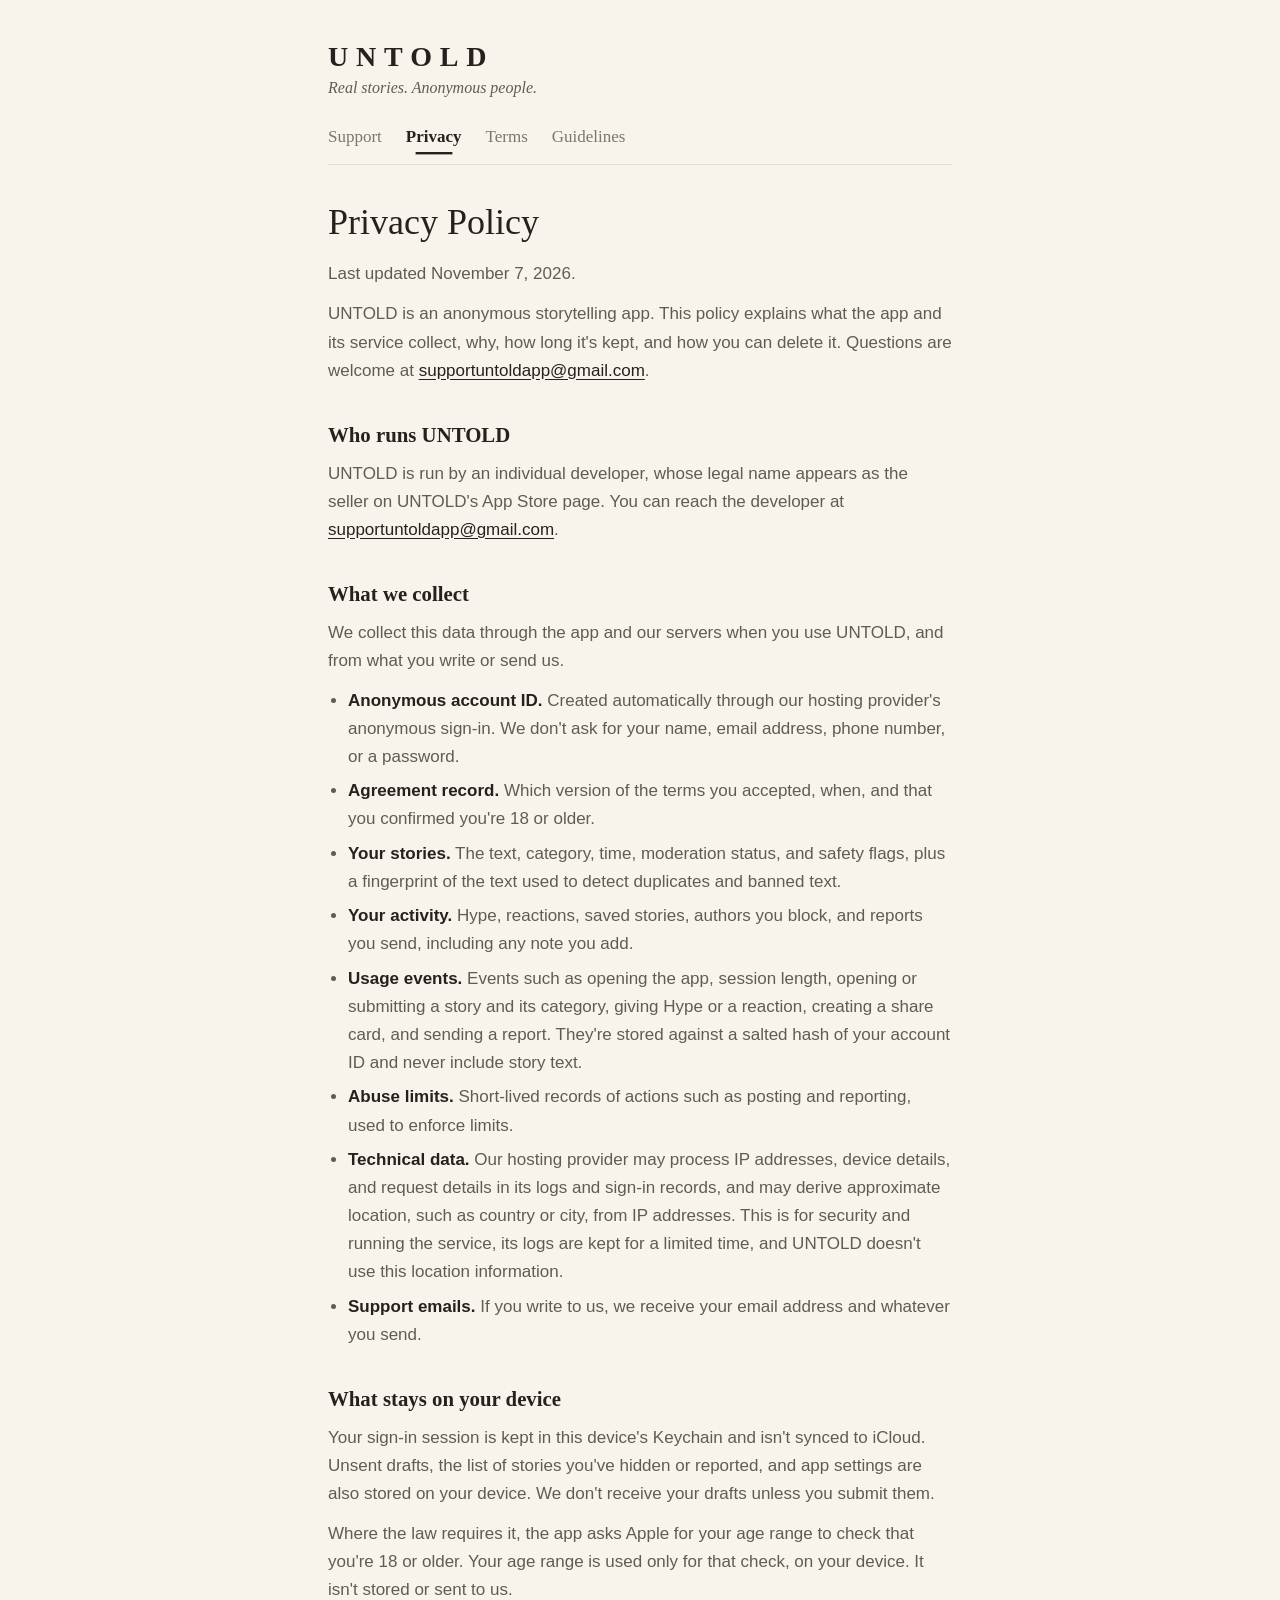
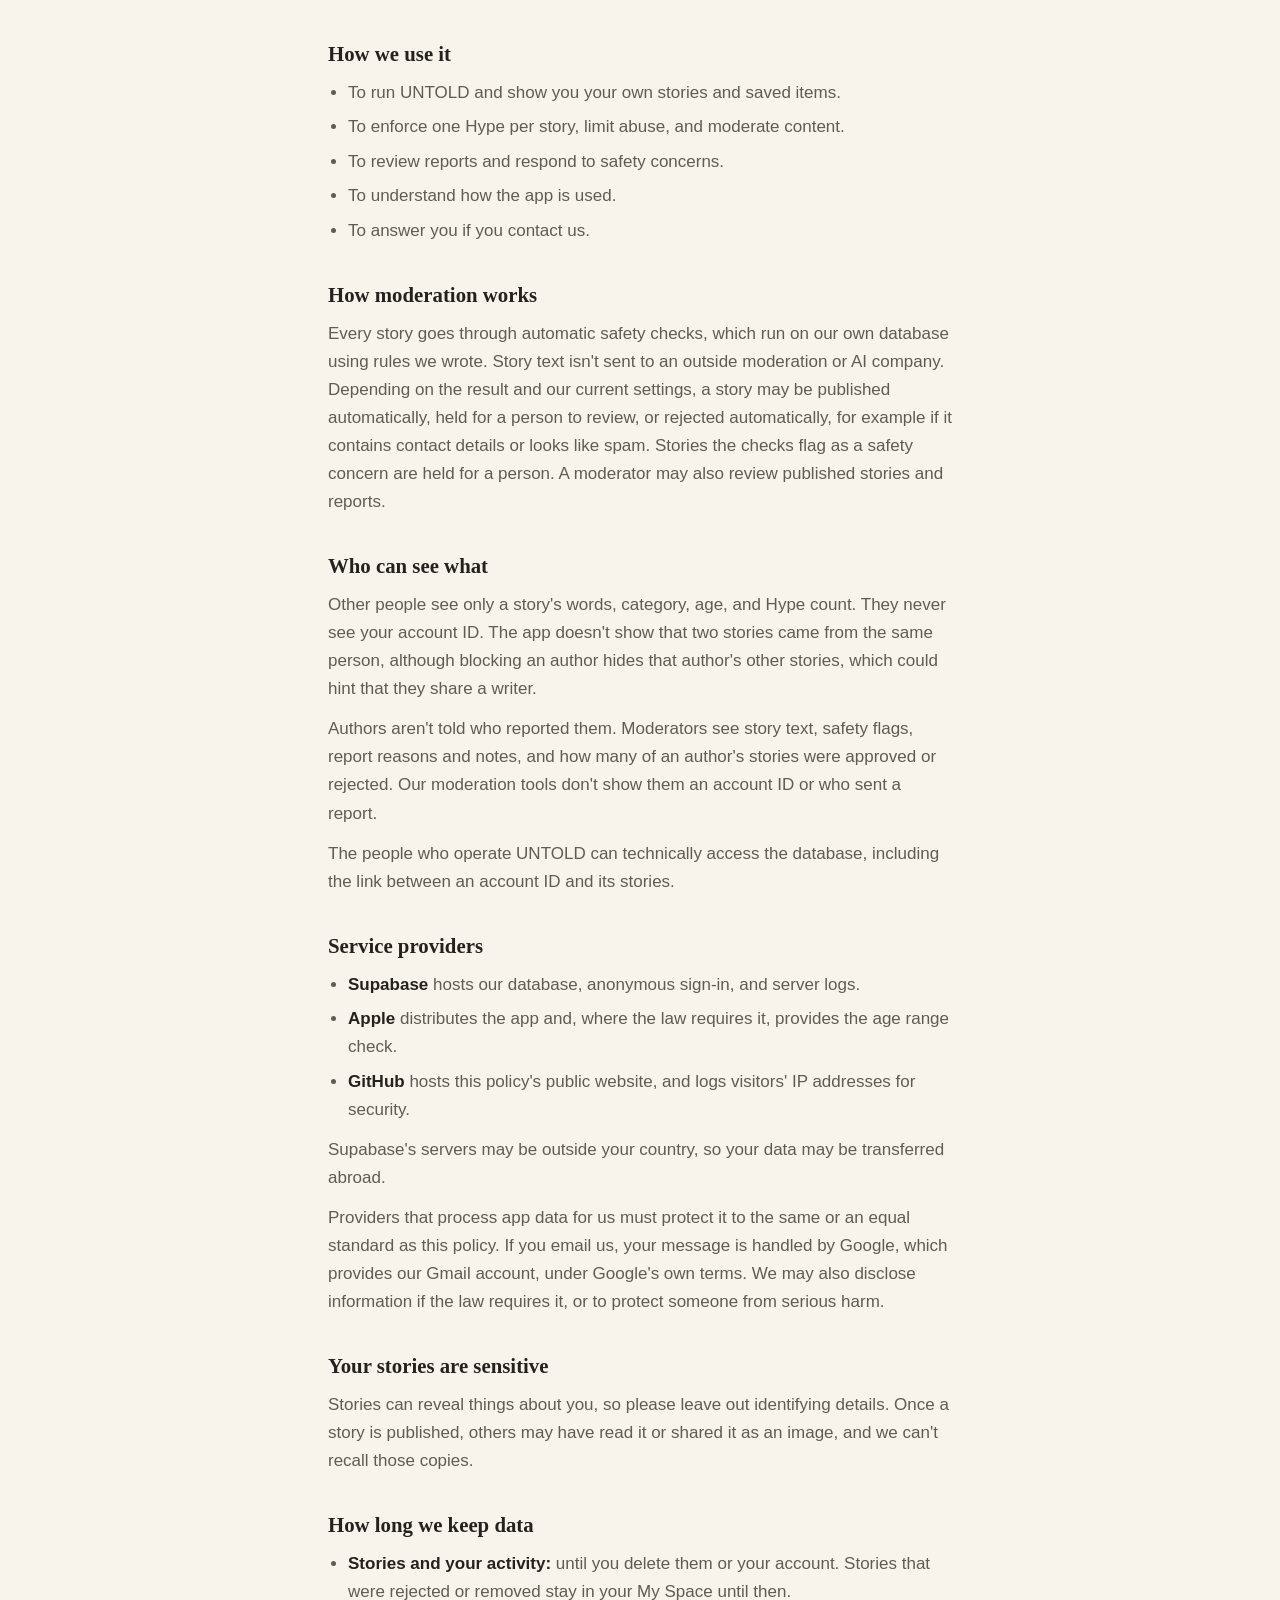
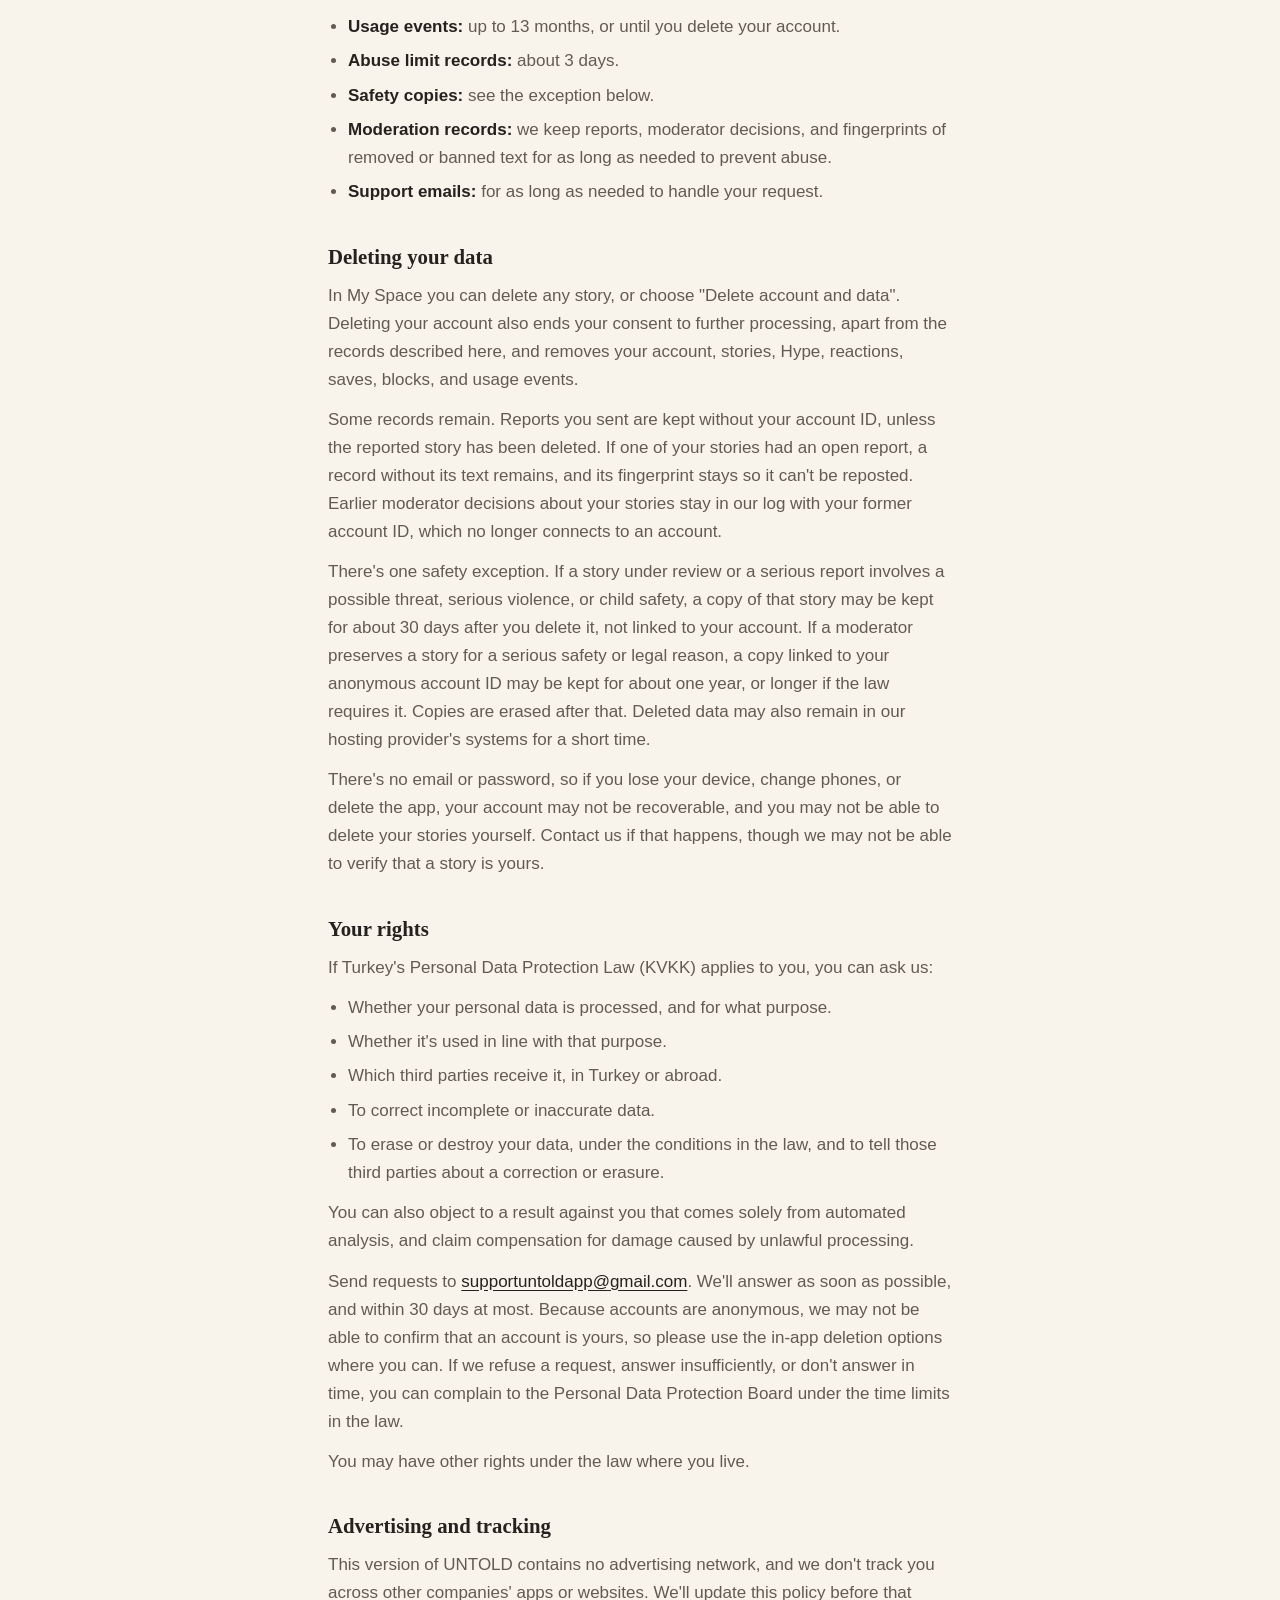
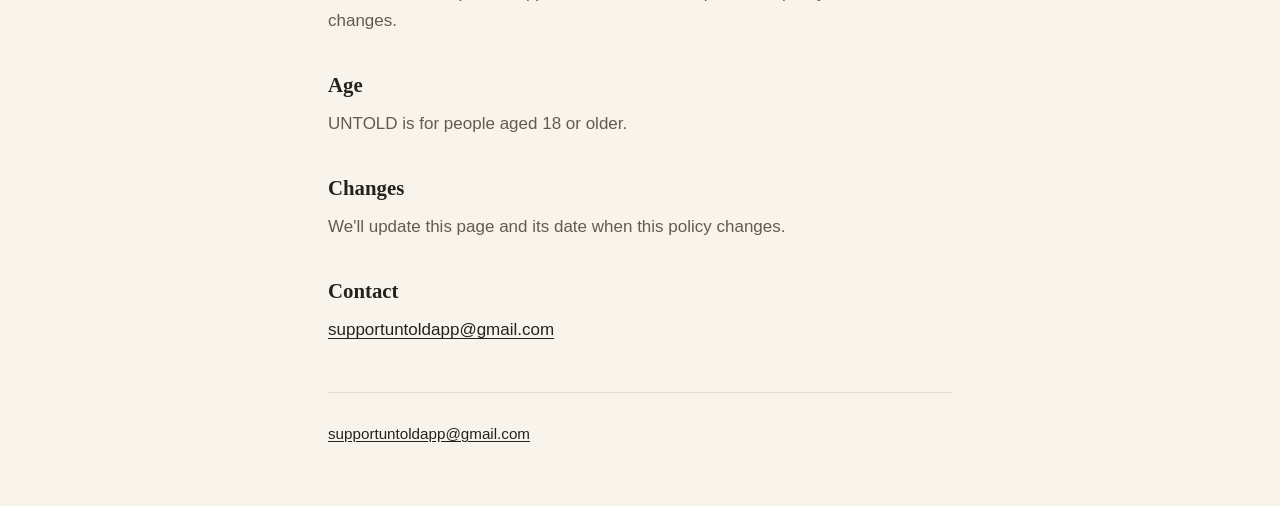
==== privacy/index.html @ c46a7890 "Publish UNTOLD support site" ====
<!doctype html>
<html lang="en">
<head>
<meta charset="utf-8">
<meta name="viewport" content="width=device-width, initial-scale=1">
<meta name="color-scheme" content="light dark">
<title>Privacy Policy | UNTOLD</title>
<meta name="description" content="How UNTOLD handles data.">
<link rel="stylesheet" href="../styles.css">
<link rel="icon" href="../icon.png">
</head>
<body>
<a class="skip" href="#content">Skip to content</a>
<header>
<a class="wordmark" href="../">UNTOLD</a>
<p class="tagline">Real stories. Anonymous people.</p>
<nav aria-label="Main"><a href="../">Support</a><a href="../privacy/" aria-current="page">Privacy</a><a href="../terms/">Terms</a><a href="../guidelines/">Guidelines</a></nav>
</header>
<main id="content">
<h1>Privacy Policy</h1>
<p>Last updated November 7, 2026.</p>
<p>UNTOLD is an anonymous storytelling app. This policy explains what the app and its service collect, why, how long it's kept, and how you can delete it. Questions are welcome at <a href="mailto:supportuntoldapp@gmail.com">supportuntoldapp@gmail.com</a>.</p>
<h2>Who runs UNTOLD</h2>
<p>UNTOLD is run by an individual developer, whose legal name appears as the seller on UNTOLD's App Store page. You can reach the developer at <a href="mailto:supportuntoldapp@gmail.com">supportuntoldapp@gmail.com</a>.</p>
<h2>What we collect</h2>
<p>We collect this data through the app and our servers when you use UNTOLD, and from what you write or send us.</p>
<ul><li><strong>Anonymous account ID.</strong> Created automatically through our hosting provider's anonymous sign-in. We don't ask for your name, email address, phone number, or a password.</li><li><strong>Agreement record.</strong> Which version of the terms you accepted, when, and that you confirmed you're 18 or older.</li><li><strong>Your stories.</strong> The text, category, time, moderation status, and safety flags, plus a fingerprint of the text used to detect duplicates and banned text.</li><li><strong>Your activity.</strong> Hype, reactions, saved stories, authors you block, and reports you send, including any note you add.</li><li><strong>Usage events.</strong> Events such as opening the app, session length, opening or submitting a story and its category, giving Hype or a reaction, creating a share card, and sending a report. They're stored against a salted hash of your account ID and never include story text.</li><li><strong>Abuse limits.</strong> Short-lived records of actions such as posting and reporting, used to enforce limits.</li><li><strong>Technical data.</strong> Our hosting provider may process IP addresses, device details, and request details in its logs and sign-in records, and may derive approximate location, such as country or city, from IP addresses. This is for security and running the service, its logs are kept for a limited time, and UNTOLD doesn't use this location information.</li><li><strong>Support emails.</strong> If you write to us, we receive your email address and whatever you send.</li></ul>
<h2>What stays on your device</h2>
<p>Your sign-in session is kept in this device's Keychain and isn't synced to iCloud. Unsent drafts, the list of stories you've hidden or reported, and app settings are also stored on your device. We don't receive your drafts unless you submit them.</p>
<p>Where the law requires it, the app asks Apple for your age range to check that you're 18 or older. Your age range is used only for that check, on your device. It isn't stored or sent to us.</p>
<h2>How we use it</h2>
<ul><li>To run UNTOLD and show you your own stories and saved items.</li><li>To enforce one Hype per story, limit abuse, and moderate content.</li><li>To review reports and respond to safety concerns.</li><li>To understand how the app is used.</li><li>To answer you if you contact us.</li></ul>
<h2>How moderation works</h2>
<p>Every story goes through automatic safety checks, which run on our own database using rules we wrote. Story text isn't sent to an outside moderation or AI company. Depending on the result and our current settings, a story may be published automatically, held for a person to review, or rejected automatically, for example if it contains contact details or looks like spam. Stories the checks flag as a safety concern are held for a person. A moderator may also review published stories and reports.</p>
<h2>Who can see what</h2>
<p>Other people see only a story's words, category, age, and Hype count. They never see your account ID. The app doesn't show that two stories came from the same person, although blocking an author hides that author's other stories, which could hint that they share a writer.</p>
<p>Authors aren't told who reported them. Moderators see story text, safety flags, report reasons and notes, and how many of an author's stories were approved or rejected. Our moderation tools don't show them an account ID or who sent a report.</p>
<p>The people who operate UNTOLD can technically access the database, including the link between an account ID and its stories.</p>
<h2>Service providers</h2>
<ul><li><strong>Supabase</strong> hosts our database, anonymous sign-in, and server logs.</li><li><strong>Apple</strong> distributes the app and, where the law requires it, provides the age range check.</li><li><strong>GitHub</strong> hosts this policy's public website, and logs visitors' IP addresses for security.</li></ul>
<p>Supabase's servers may be outside your country, so your data may be transferred abroad.</p>
<p>Providers that process app data for us must protect it to the same or an equal standard as this policy. If you email us, your message is handled by Google, which provides our Gmail account, under Google's own terms. We may also disclose information if the law requires it, or to protect someone from serious harm.</p>
<h2>Your stories are sensitive</h2>
<p>Stories can reveal things about you, so please leave out identifying details. Once a story is published, others may have read it or shared it as an image, and we can't recall those copies.</p>
<h2>How long we keep data</h2>
<ul><li><strong>Stories and your activity:</strong> until you delete them or your account. Stories that were rejected or removed stay in your My Space until then.</li><li><strong>Usage events:</strong> up to 13 months, or until you delete your account.</li><li><strong>Abuse limit records:</strong> about 3 days.</li><li><strong>Safety copies:</strong> see the exception below.</li><li><strong>Moderation records:</strong> we keep reports, moderator decisions, and fingerprints of removed or banned text for as long as needed to prevent abuse.</li><li><strong>Support emails:</strong> for as long as needed to handle your request.</li></ul>
<h2>Deleting your data</h2>
<p>In My Space you can delete any story, or choose "Delete account and data". Deleting your account also ends your consent to further processing, apart from the records described here, and removes your account, stories, Hype, reactions, saves, blocks, and usage events.</p>
<p>Some records remain. Reports you sent are kept without your account ID, unless the reported story has been deleted. If one of your stories had an open report, a record without its text remains, and its fingerprint stays so it can't be reposted. Earlier moderator decisions about your stories stay in our log with your former account ID, which no longer connects to an account.</p>
<p>There's one safety exception. If a story under review or a serious report involves a possible threat, serious violence, or child safety, a copy of that story may be kept for about 30 days after you delete it, not linked to your account. If a moderator preserves a story for a serious safety or legal reason, a copy linked to your anonymous account ID may be kept for about one year, or longer if the law requires it. Copies are erased after that. Deleted data may also remain in our hosting provider's systems for a short time.</p>
<p>There's no email or password, so if you lose your device, change phones, or delete the app, your account may not be recoverable, and you may not be able to delete your stories yourself. Contact us if that happens, though we may not be able to verify that a story is yours.</p>
<h2>Your rights</h2>
<p>If Turkey's Personal Data Protection Law (KVKK) applies to you, you can ask us:</p>
<ul><li>Whether your personal data is processed, and for what purpose.</li><li>Whether it's used in line with that purpose.</li><li>Which third parties receive it, in Turkey or abroad.</li><li>To correct incomplete or inaccurate data.</li><li>To erase or destroy your data, under the conditions in the law, and to tell those third parties about a correction or erasure.</li></ul>
<p>You can also object to a result against you that comes solely from automated analysis, and claim compensation for damage caused by unlawful processing.</p>
<p>Send requests to <a href="mailto:supportuntoldapp@gmail.com">supportuntoldapp@gmail.com</a>. We'll answer as soon as possible, and within 30 days at most. Because accounts are anonymous, we may not be able to confirm that an account is yours, so please use the in-app deletion options where you can. If we refuse a request, answer insufficiently, or don't answer in time, you can complain to the Personal Data Protection Board under the time limits in the law.</p>
<p>You may have other rights under the law where you live.</p>
<h2>Advertising and tracking</h2>
<p>This version of UNTOLD contains no advertising network, and we don't track you across other companies' apps or websites. We'll update this policy before that changes.</p>
<h2>Age</h2>
<p>UNTOLD is for people aged 18 or older.</p>
<h2>Changes</h2>
<p>We'll update this page and its date when this policy changes.</p>
<h2>Contact</h2>
<p><a href="mailto:supportuntoldapp@gmail.com">supportuntoldapp@gmail.com</a></p>
</main>
<footer>
<p><a href="mailto:supportuntoldapp@gmail.com">supportuntoldapp@gmail.com</a></p>
</footer>
</body>
</html>
---- styles.css ----
:root {
  --canvas: #F8F4EC; --surface: #FFFCF6; --ink: #25221E; --ink-2: #625B51; --ink-3: #7D766B;
  --hairline: #E4DDD0; --on-ink: #FBF7EF;
  --serif: ui-serif, "New York", Georgia, "Times New Roman", serif;
  --sans: -apple-system, BlinkMacSystemFont, "Segoe UI", Roboto, Helvetica, Arial, sans-serif;
}
@media (prefers-color-scheme: dark) {
  :root {
    --canvas: #131210; --surface: #1D1B18; --ink: #F2EDE4; --ink-2: #B0A99E; --ink-3: #8F887D;
    --hairline: #332F2A; --on-ink: #1A1815;
  }
}
* { box-sizing: border-box; }
html { -webkit-text-size-adjust: 100%; }
body {
  margin: 0 auto; max-width: 42rem; padding: 2.5rem 1.5rem 3rem;
  background: var(--canvas); color: var(--ink-2);
  font: 1.0625rem/1.65 var(--sans);
}
.skip { position: absolute; left: -999px; }
.skip:focus { left: 1rem; top: 1rem; background: var(--surface); padding: .5rem 1rem; }
.wordmark {
  font: 600 1.75rem/1.2 var(--serif); letter-spacing: .28em; color: var(--ink); text-decoration: none;
}
.tagline { margin: .25rem 0 1.5rem; font: italic 1rem var(--serif); }
nav {
  display: flex; flex-wrap: wrap; gap: .25rem 1.5rem; padding-bottom: .75rem;
  border-bottom: 1px solid var(--hairline);
}
nav a { font: 1.0625rem var(--serif); color: var(--ink-3); text-decoration: none; padding: .35rem 0; }
nav a[aria-current] { color: var(--ink); font-weight: 600; box-shadow: 0 .75rem 0 -.6rem var(--ink); }
h1 { font: 500 2.25rem/1.2 var(--serif); color: var(--ink); margin: 2.25rem 0 1rem; }
h2 { font: 600 1.3rem/1.3 var(--serif); color: var(--ink); margin: 2.25rem 0 .5rem; }
h3 { font: 600 1.075rem/1.3 var(--serif); color: var(--ink); margin: 1.5rem 0 .25rem; }
p { margin: .75rem 0; }
ul { margin: .75rem 0; padding-left: 1.25rem; }
li { margin: .4rem 0; }
strong { color: var(--ink); font-weight: 600; }
a { color: var(--ink); text-underline-offset: .15em; overflow-wrap: anywhere; }
.lead { font-size: 1.15rem; }
.note { font-size: .95rem; color: var(--ink-3); }
.button {
  display: block; text-align: center; margin: 1.25rem 0 .75rem; padding: 1rem 1.25rem;
  border-radius: 999px; background: var(--ink); color: var(--on-ink);
  font: 600 1.0625rem var(--serif); text-decoration: none;
}
details {
  background: var(--surface); border-radius: 1rem; margin: .6rem 0; padding: .1rem 1.1rem;
}
summary { cursor: pointer; padding: .8rem 0; color: var(--ink); font-weight: 500; }
footer { margin-top: 3rem; padding-top: 1rem; border-top: 1px solid var(--hairline); font-size: .95rem; }
:focus-visible { outline: 2px solid var(--ink); outline-offset: 2px; }
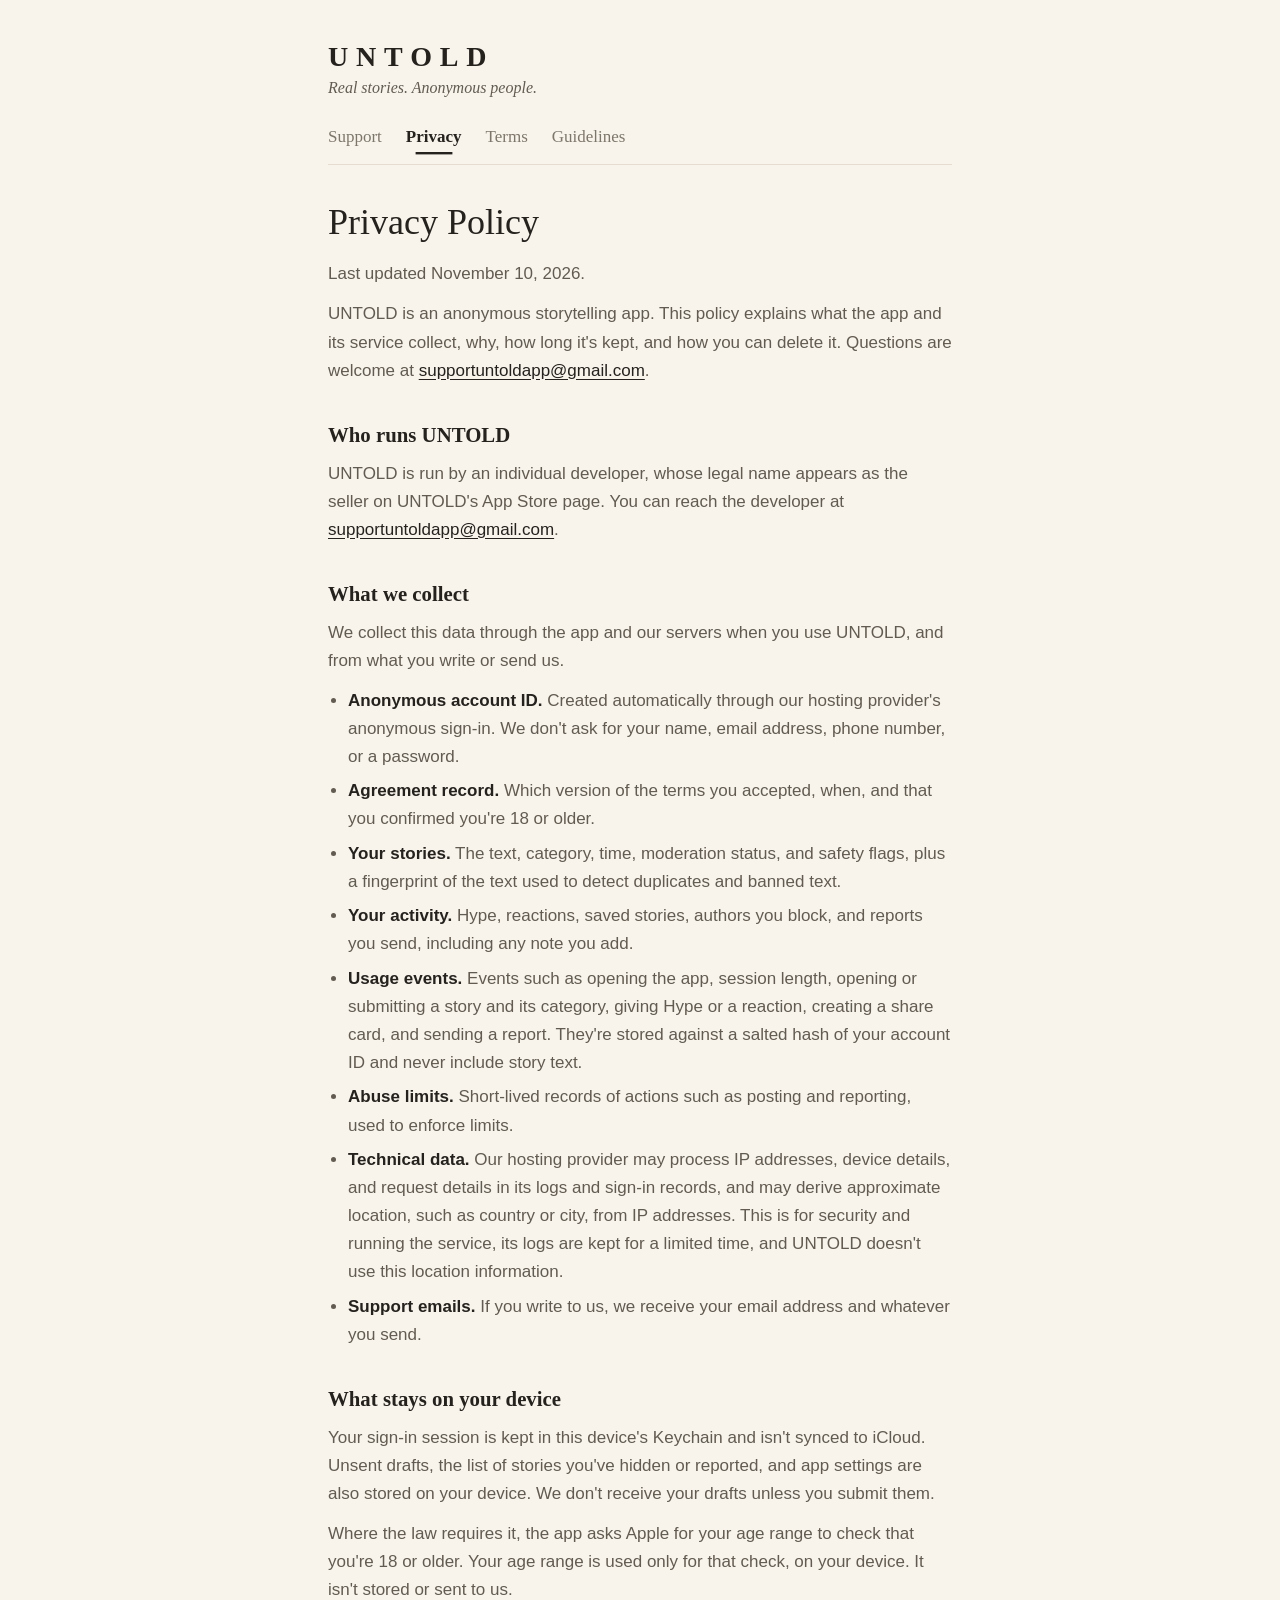
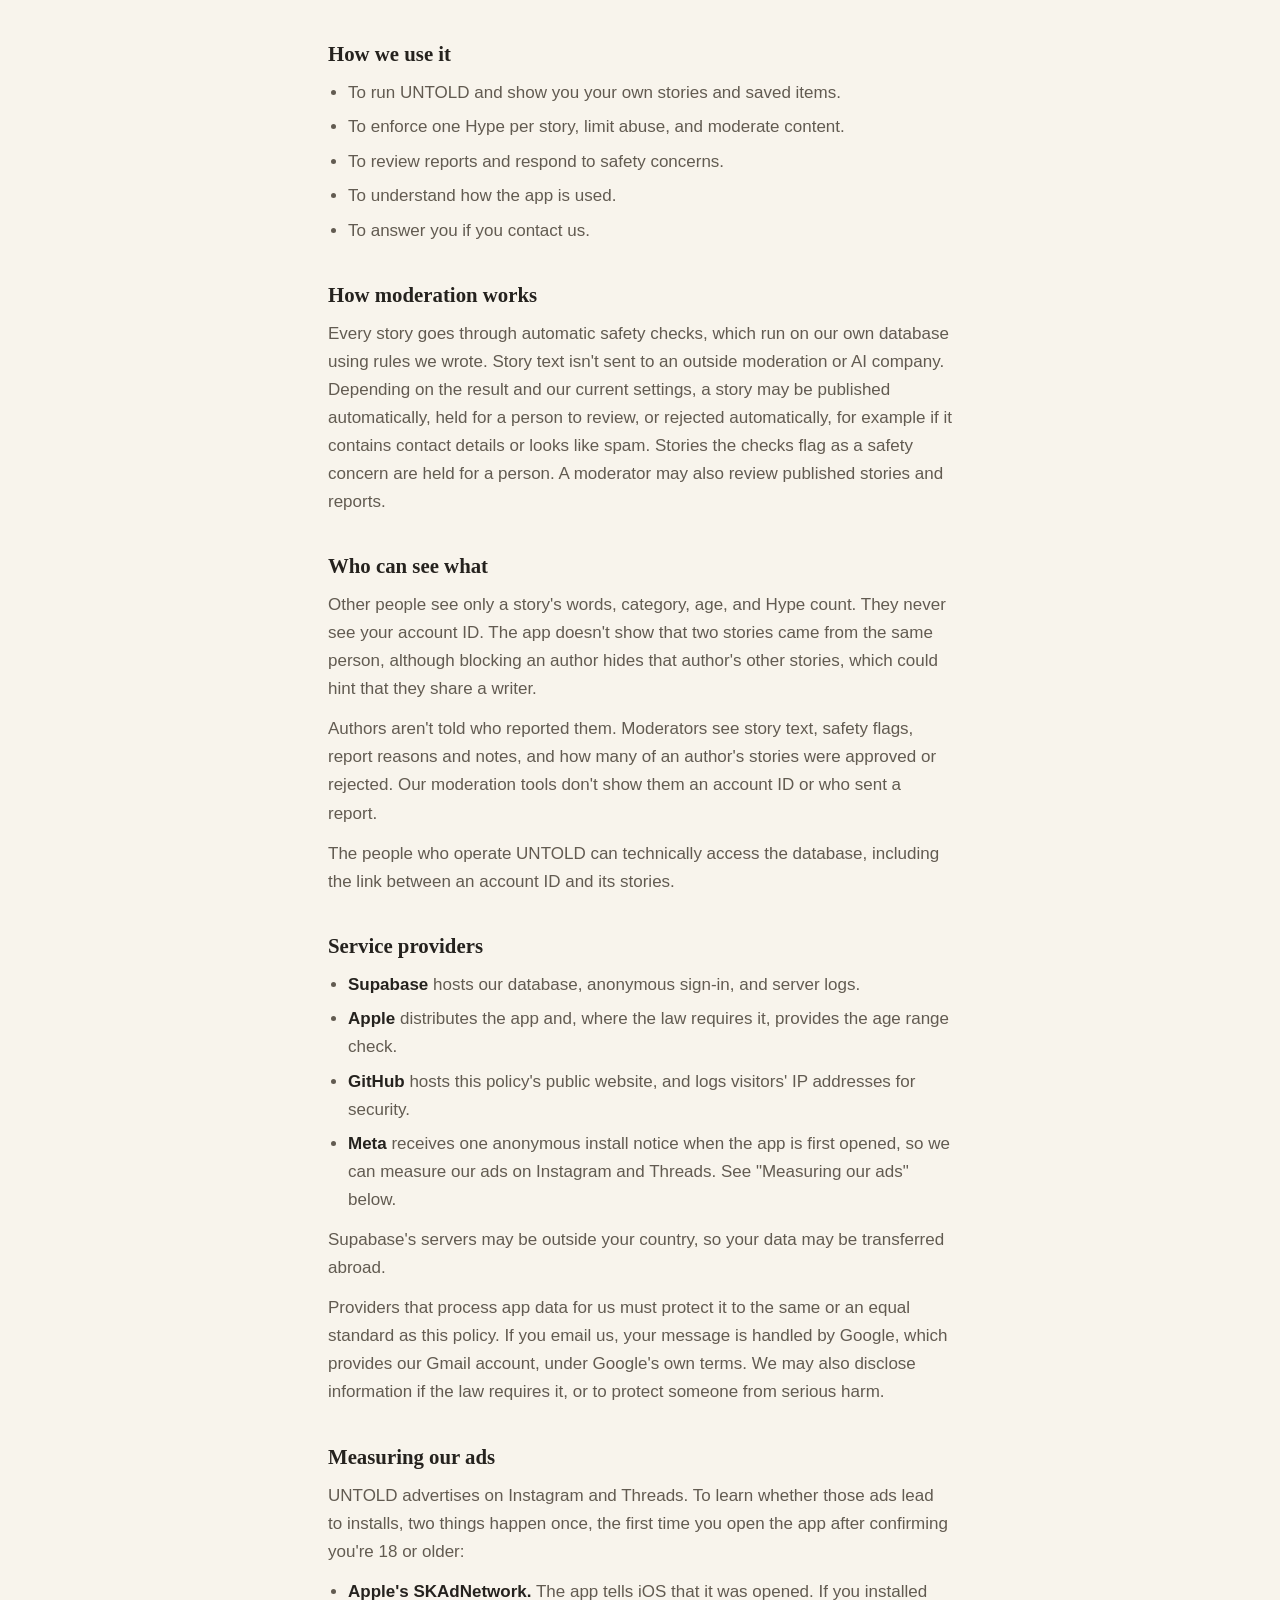
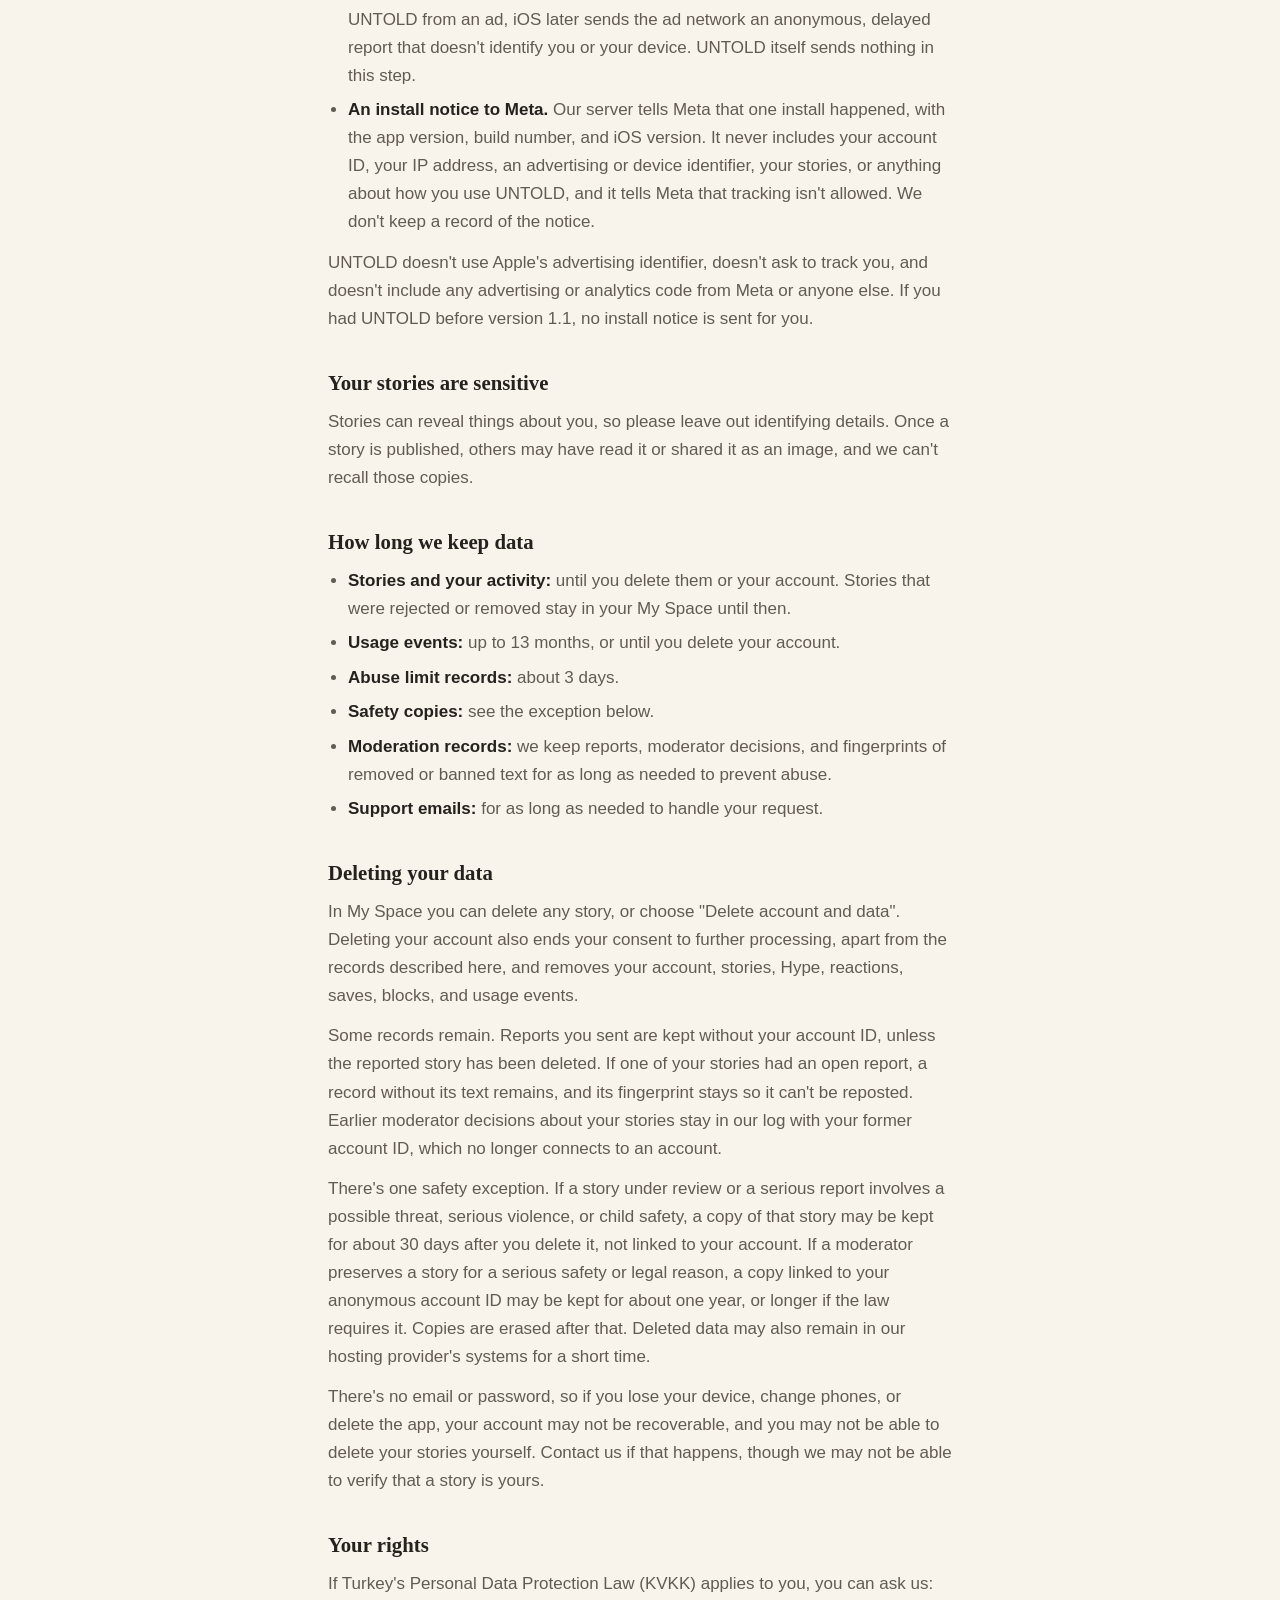
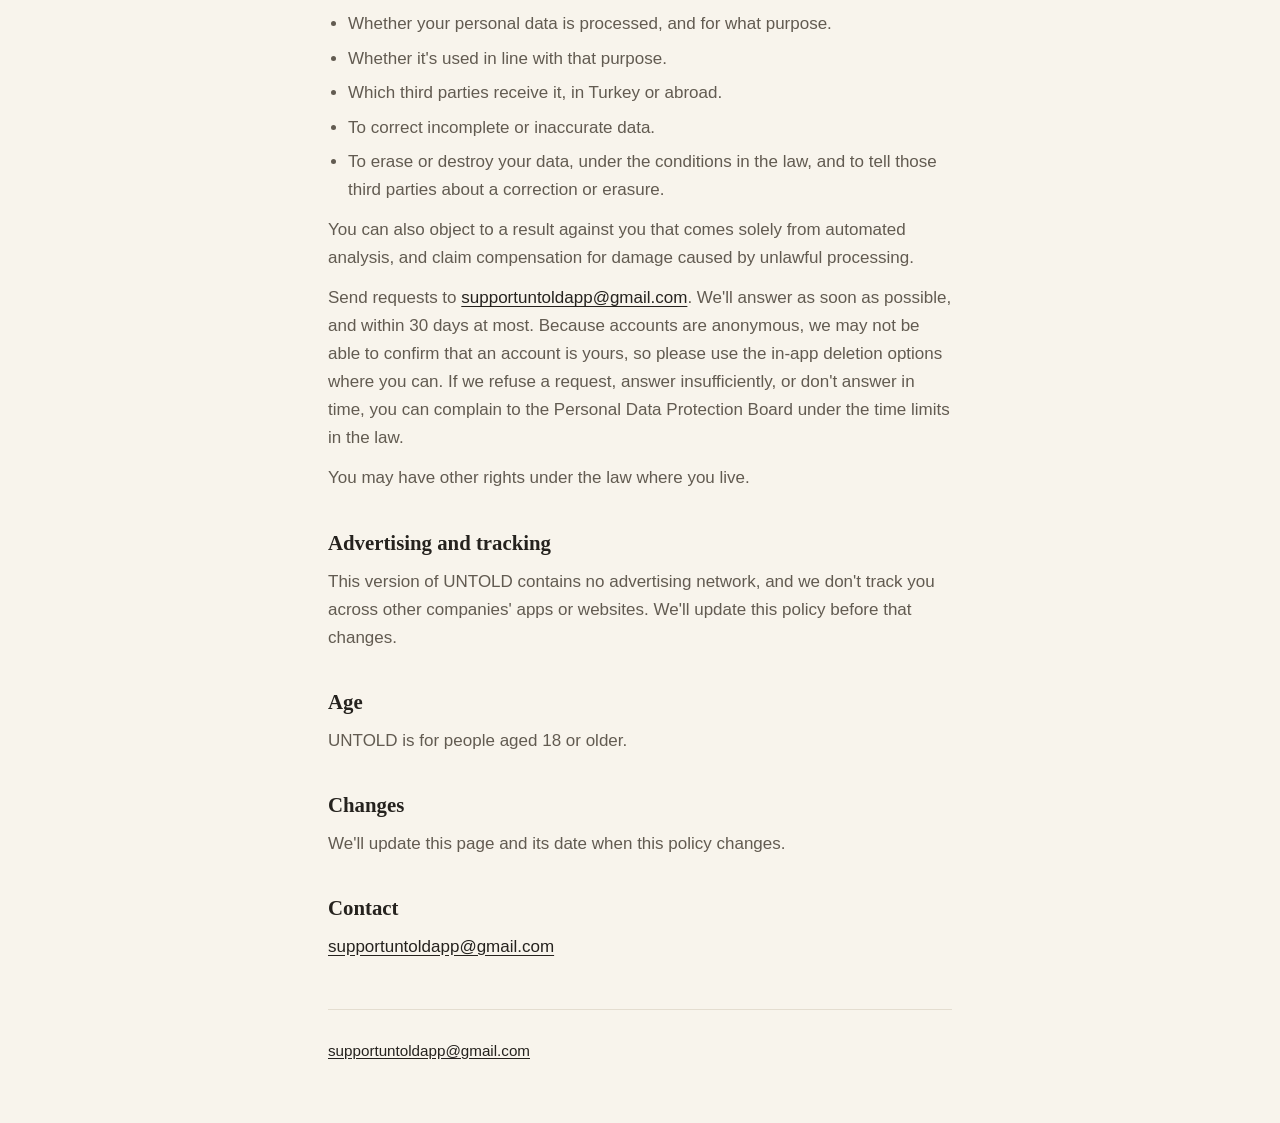
==== commit a02e29eb: "Update privacy policy: measuring our ads (UNTOLD 1.1)" ====
--- a/privacy/index.html
+++ b/privacy/index.html
@@ -18,7 +18,7 @@
 </header>
 <main id="content">
 <h1>Privacy Policy</h1>
-<p>Last updated November 7, 2026.</p>
+<p>Last updated November 10, 2026.</p>
 <p>UNTOLD is an anonymous storytelling app. This policy explains what the app and its service collect, why, how long it's kept, and how you can delete it. Questions are welcome at <a href="mailto:supportuntoldapp@gmail.com">supportuntoldapp@gmail.com</a>.</p>
 <h2>Who runs UNTOLD</h2>
 <p>UNTOLD is run by an individual developer, whose legal name appears as the seller on UNTOLD's App Store page. You can reach the developer at <a href="mailto:supportuntoldapp@gmail.com">supportuntoldapp@gmail.com</a>.</p>
@@ -37,9 +37,13 @@
 <p>Authors aren't told who reported them. Moderators see story text, safety flags, report reasons and notes, and how many of an author's stories were approved or rejected. Our moderation tools don't show them an account ID or who sent a report.</p>
 <p>The people who operate UNTOLD can technically access the database, including the link between an account ID and its stories.</p>
 <h2>Service providers</h2>
-<ul><li><strong>Supabase</strong> hosts our database, anonymous sign-in, and server logs.</li><li><strong>Apple</strong> distributes the app and, where the law requires it, provides the age range check.</li><li><strong>GitHub</strong> hosts this policy's public website, and logs visitors' IP addresses for security.</li></ul>
+<ul><li><strong>Supabase</strong> hosts our database, anonymous sign-in, and server logs.</li><li><strong>Apple</strong> distributes the app and, where the law requires it, provides the age range check.</li><li><strong>GitHub</strong> hosts this policy's public website, and logs visitors' IP addresses for security.</li><li><strong>Meta</strong> receives one anonymous install notice when the app is first opened, so we can measure our ads on Instagram and Threads. See "Measuring our ads" below.</li></ul>
 <p>Supabase's servers may be outside your country, so your data may be transferred abroad.</p>
 <p>Providers that process app data for us must protect it to the same or an equal standard as this policy. If you email us, your message is handled by Google, which provides our Gmail account, under Google's own terms. We may also disclose information if the law requires it, or to protect someone from serious harm.</p>
+<h2>Measuring our ads</h2>
+<p>UNTOLD advertises on Instagram and Threads. To learn whether those ads lead to installs, two things happen once, the first time you open the app after confirming you're 18 or older:</p>
+<ul><li><strong>Apple's SKAdNetwork.</strong> The app tells iOS that it was opened. If you installed UNTOLD from an ad, iOS later sends the ad network an anonymous, delayed report that doesn't identify you or your device. UNTOLD itself sends nothing in this step.</li><li><strong>An install notice to Meta.</strong> Our server tells Meta that one install happened, with the app version, build number, and iOS version. It never includes your account ID, your IP address, an advertising or device identifier, your stories, or anything about how you use UNTOLD, and it tells Meta that tracking isn't allowed. We don't keep a record of the notice.</li></ul>
+<p>UNTOLD doesn't use Apple's advertising identifier, doesn't ask to track you, and doesn't include any advertising or analytics code from Meta or anyone else. If you had UNTOLD before version 1.1, no install notice is sent for you.</p>
 <h2>Your stories are sensitive</h2>
 <p>Stories can reveal things about you, so please leave out identifying details. Once a story is published, others may have read it or shared it as an image, and we can't recall those copies.</p>
 <h2>How long we keep data</h2>
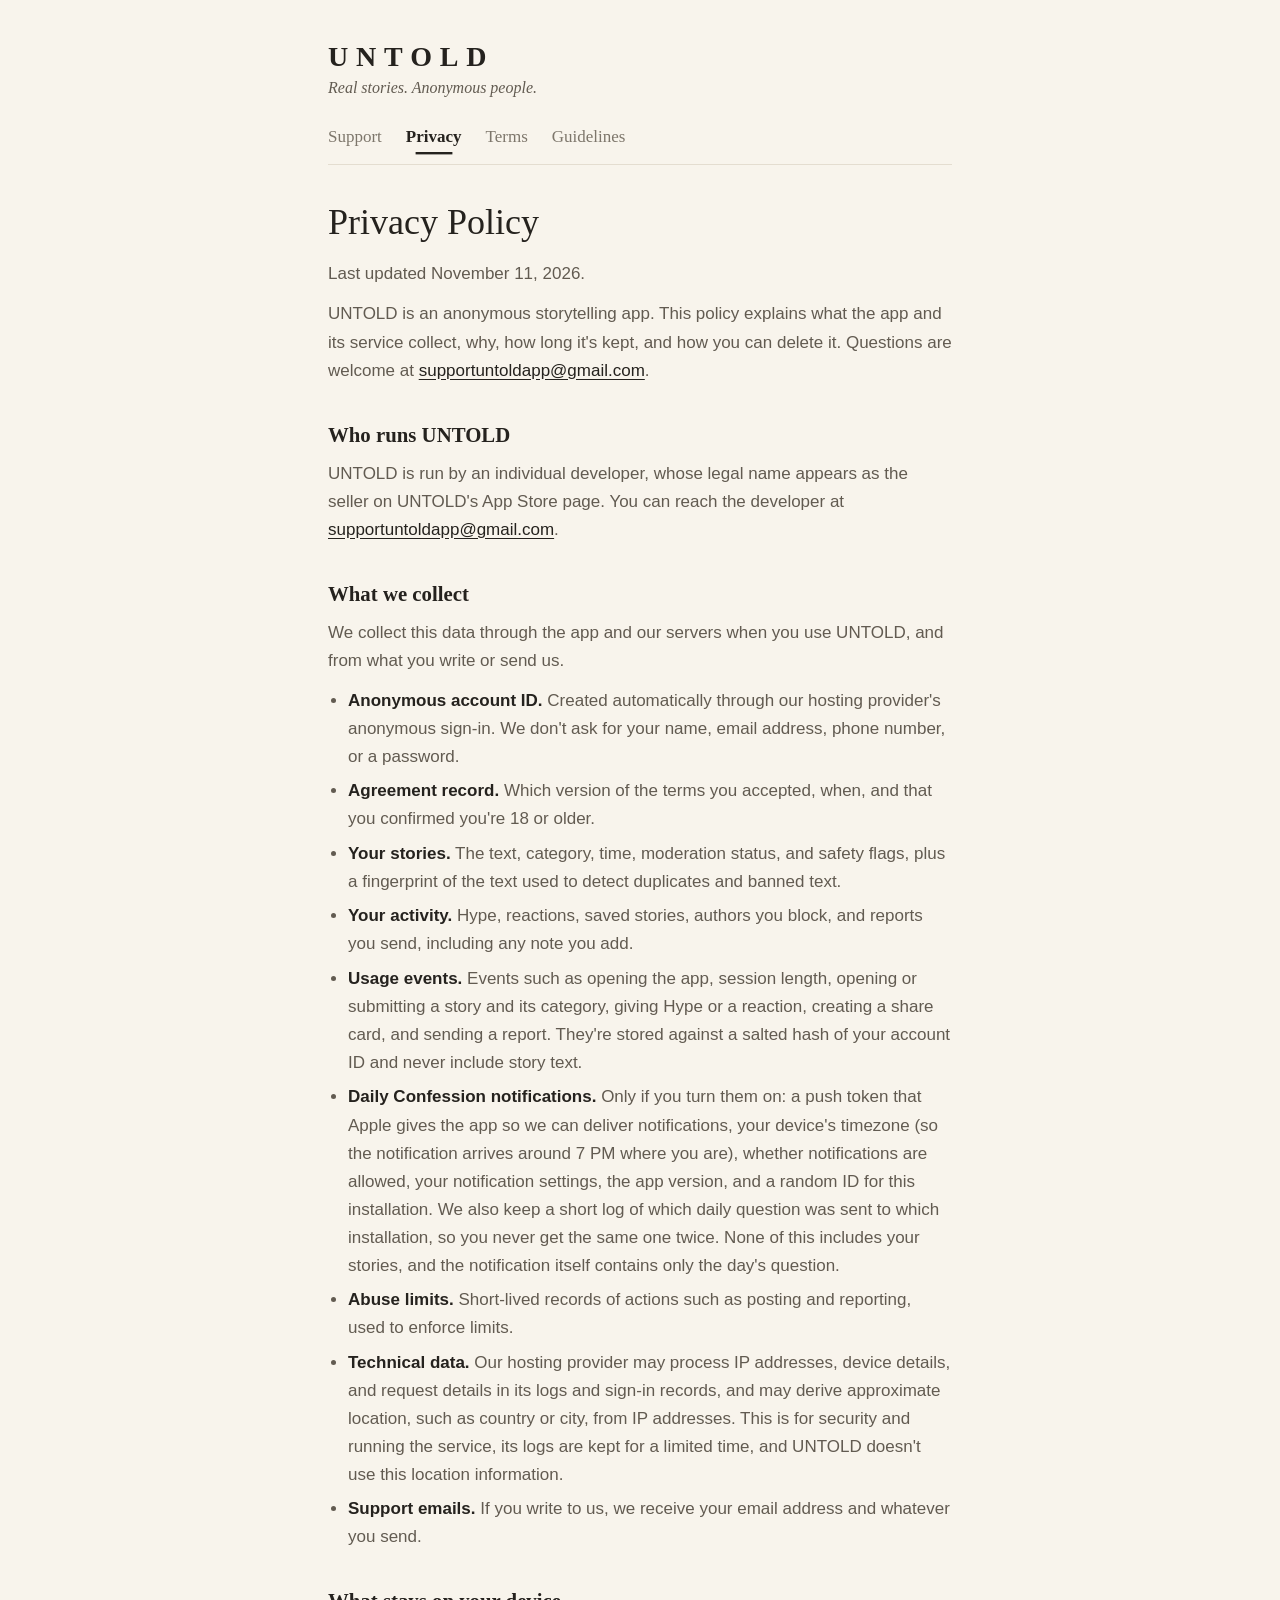
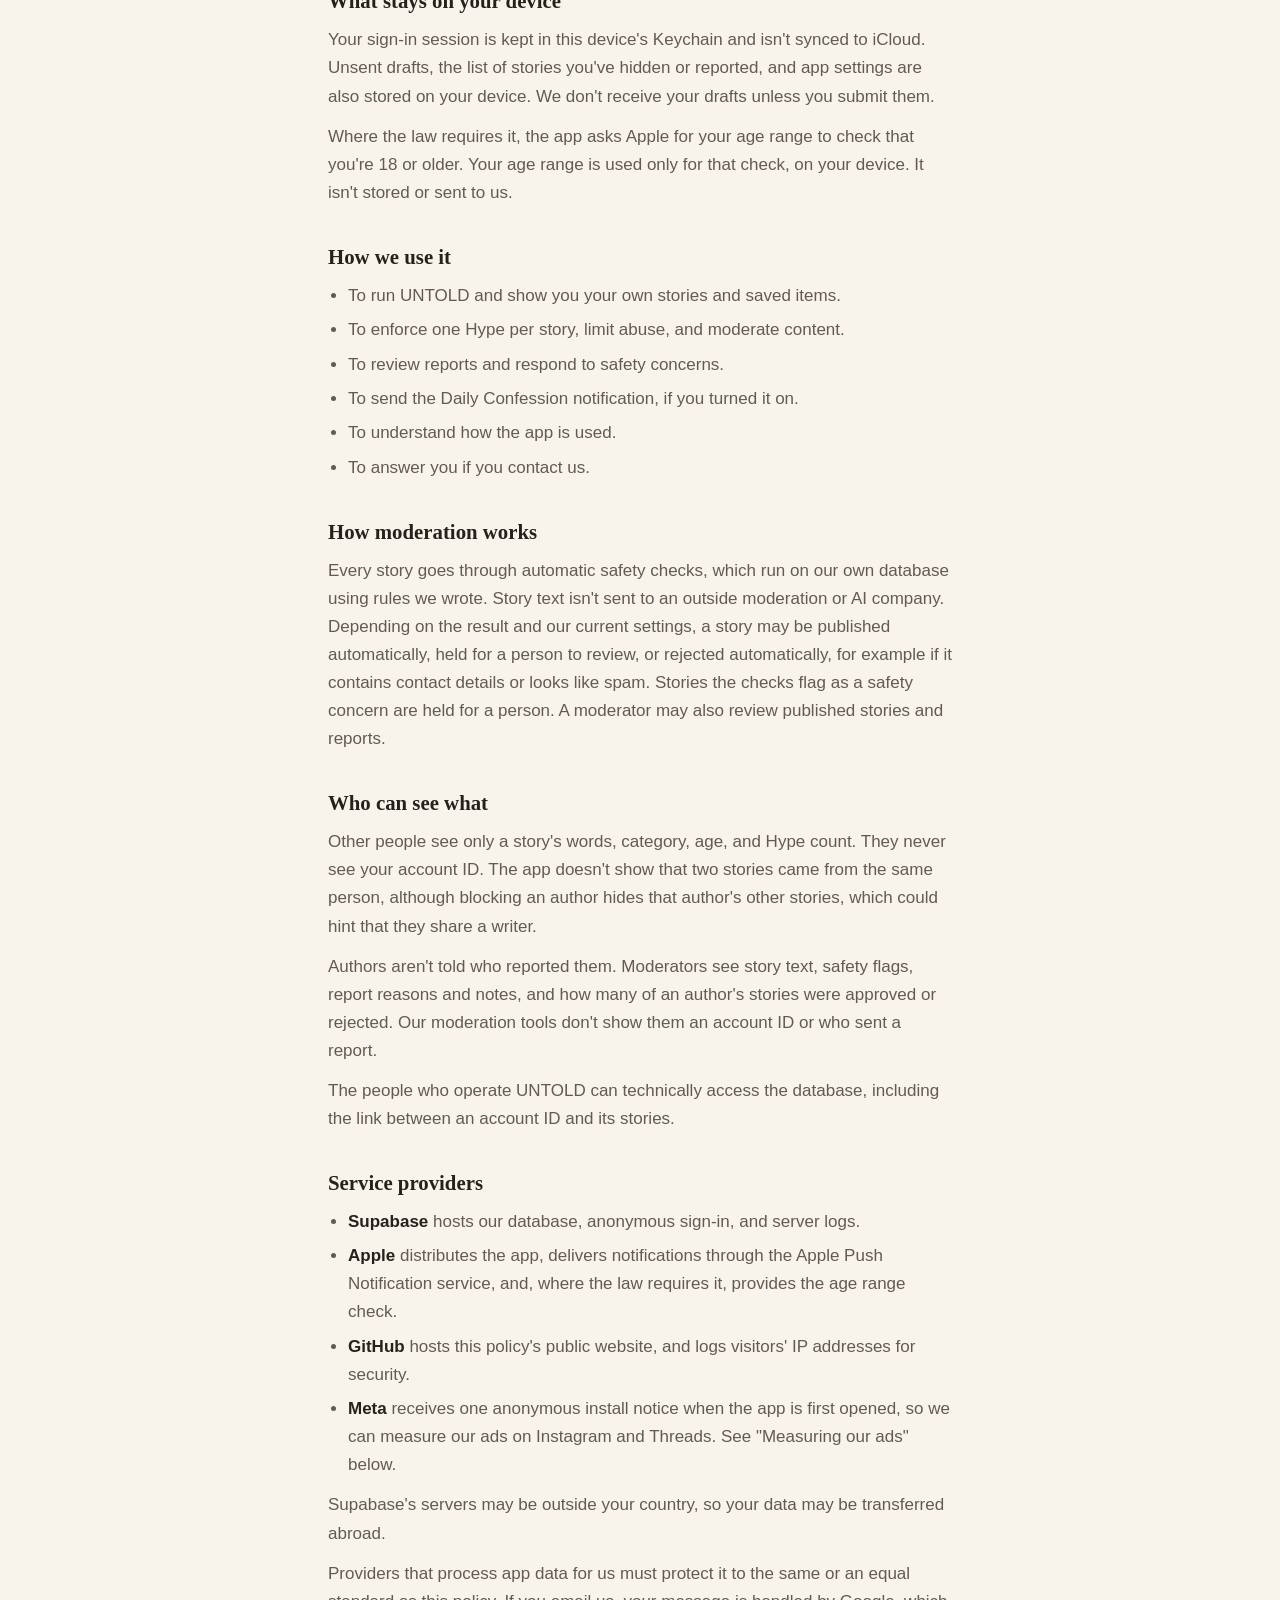
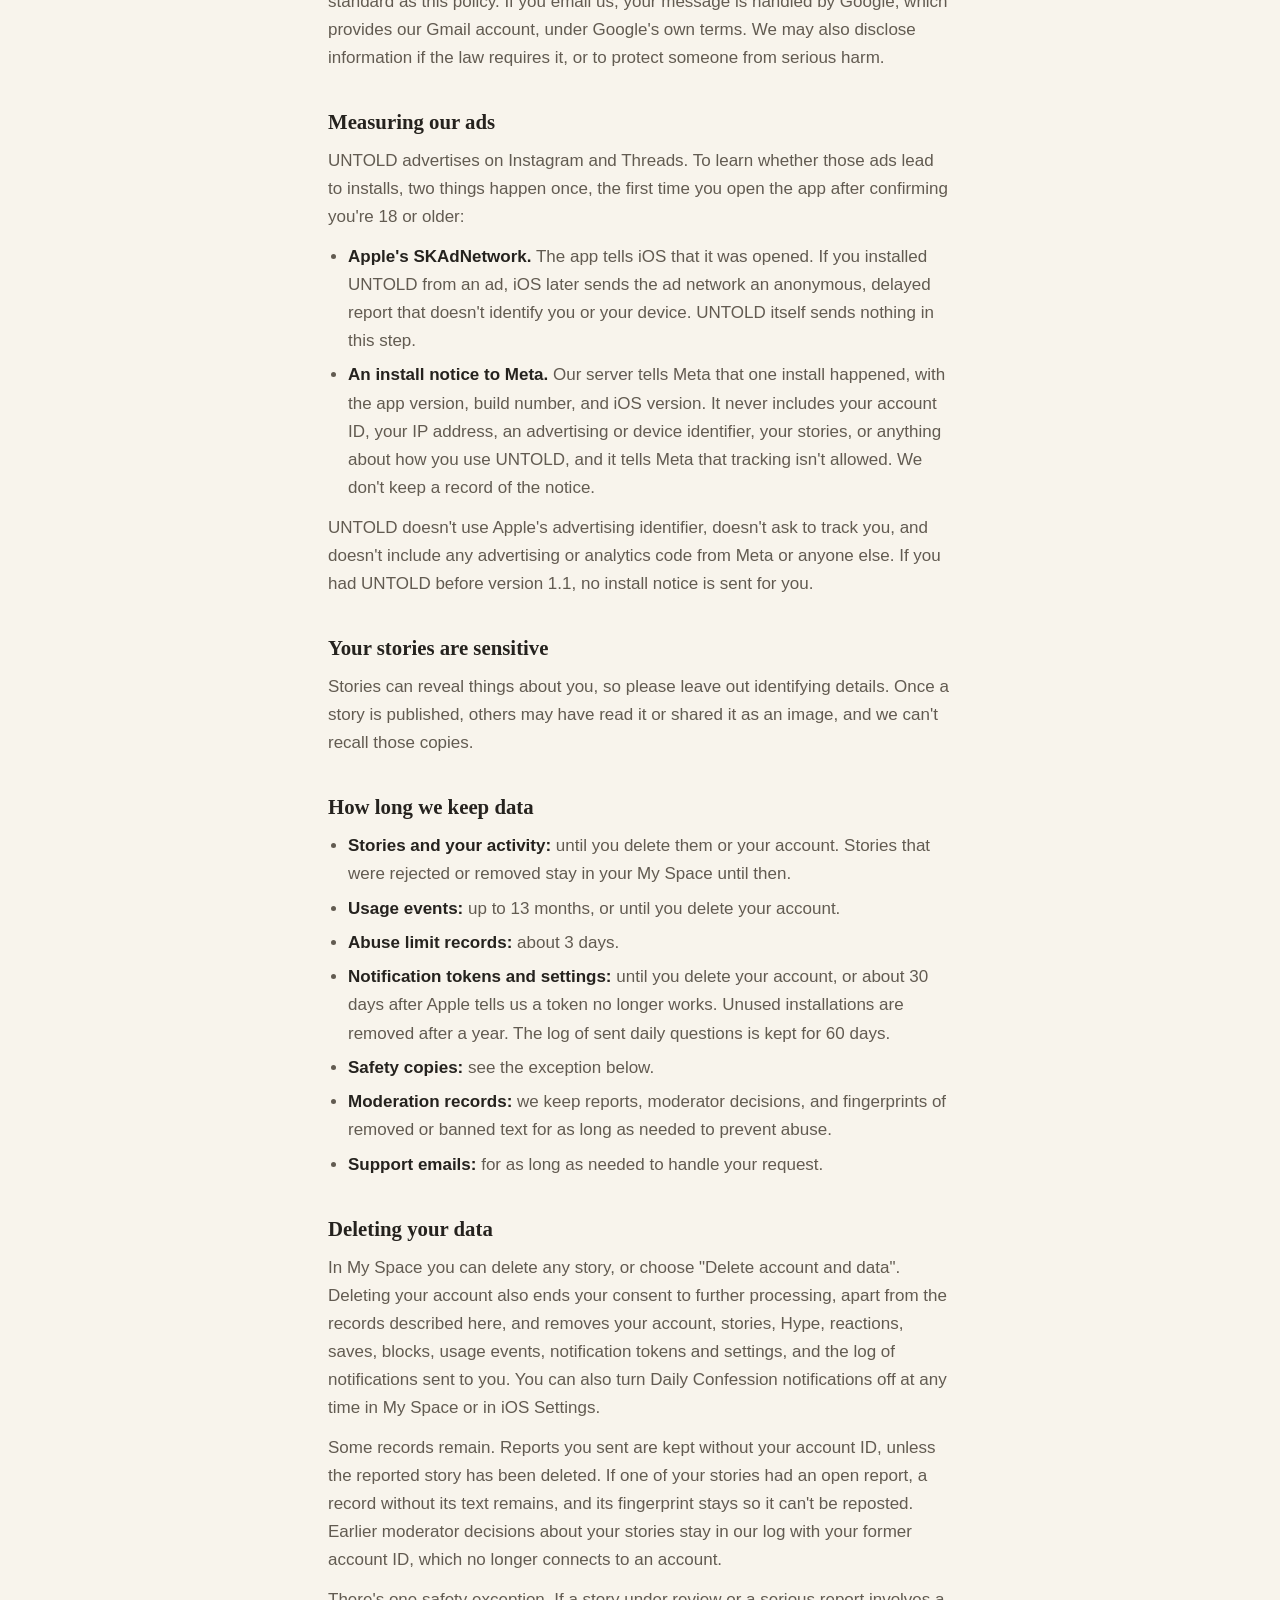
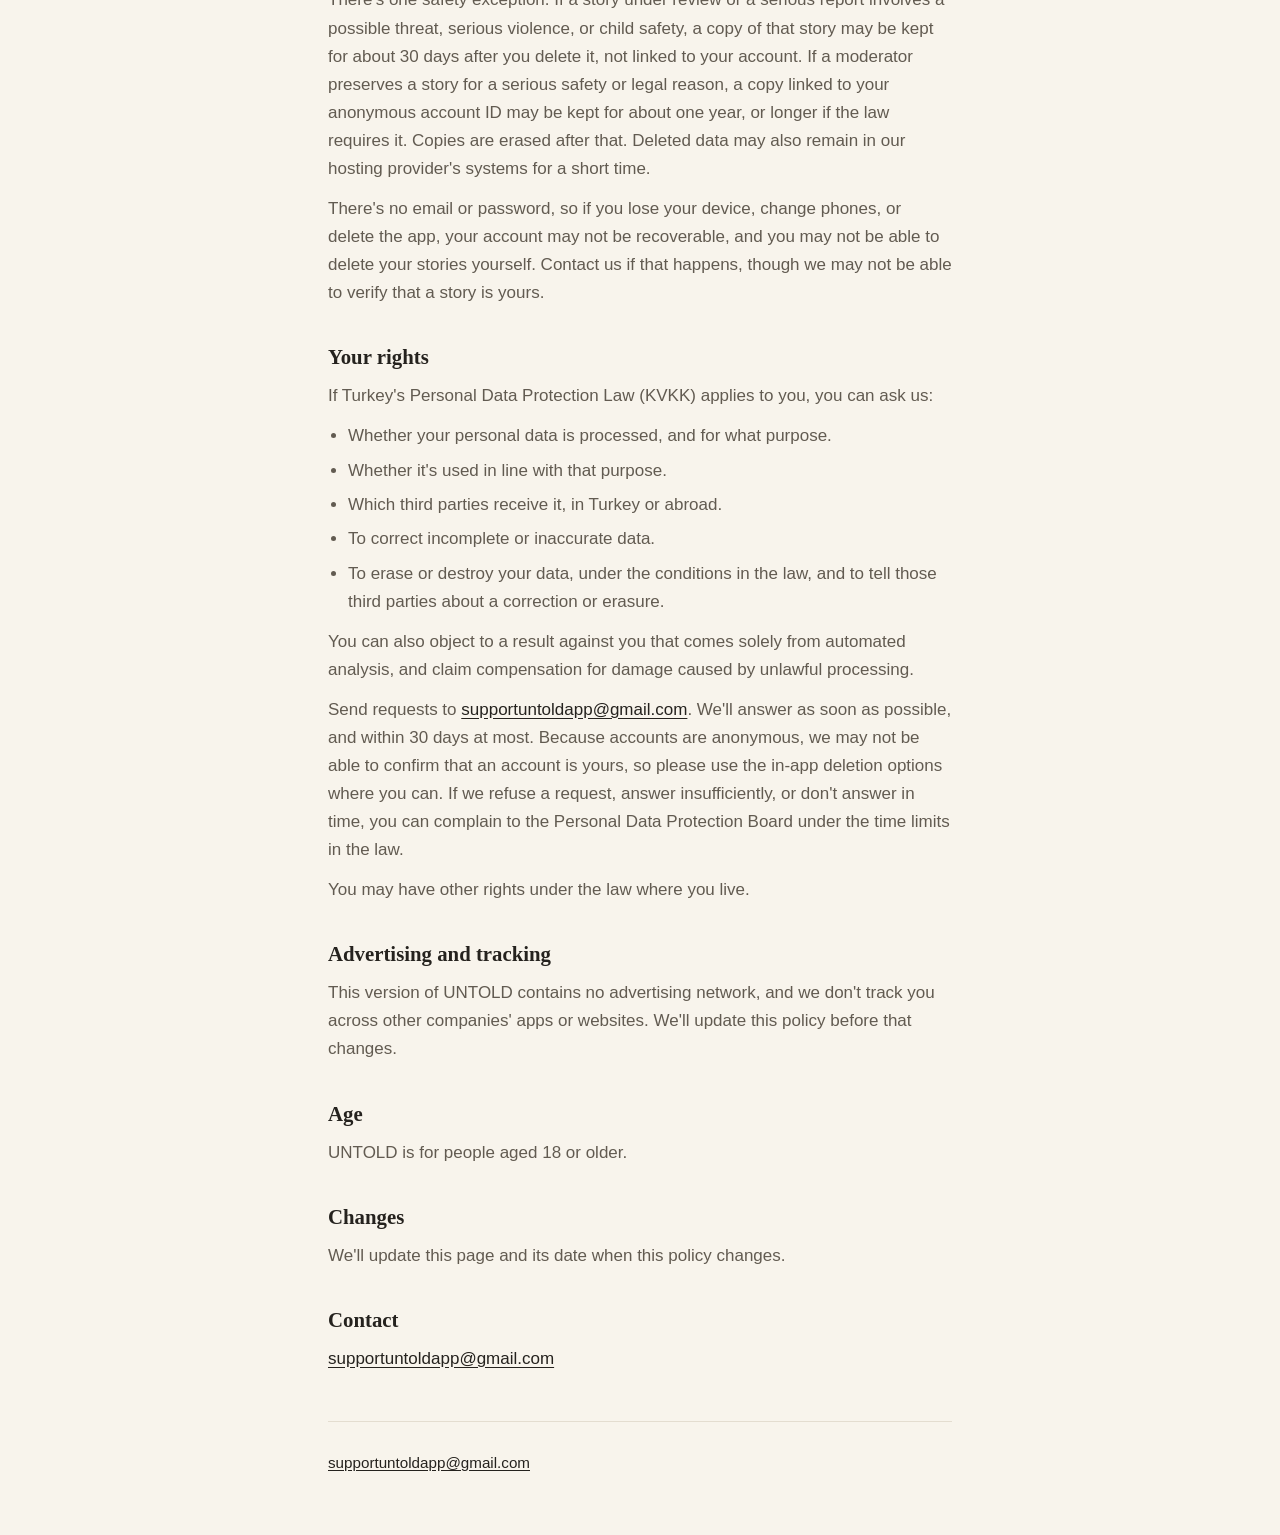
==== commit ff4ac840: "Update privacy policy: Daily Confession notifications (UNTOLD 1.2) Co-Authored-By: Claude Opus 5.5 <" ====
--- a/privacy/index.html
+++ b/privacy/index.html
@@ -18,18 +18,18 @@
 </header>
 <main id="content">
 <h1>Privacy Policy</h1>
-<p>Last updated November 10, 2026.</p>
+<p>Last updated November 11, 2026.</p>
 <p>UNTOLD is an anonymous storytelling app. This policy explains what the app and its service collect, why, how long it's kept, and how you can delete it. Questions are welcome at <a href="mailto:supportuntoldapp@gmail.com">supportuntoldapp@gmail.com</a>.</p>
 <h2>Who runs UNTOLD</h2>
 <p>UNTOLD is run by an individual developer, whose legal name appears as the seller on UNTOLD's App Store page. You can reach the developer at <a href="mailto:supportuntoldapp@gmail.com">supportuntoldapp@gmail.com</a>.</p>
 <h2>What we collect</h2>
 <p>We collect this data through the app and our servers when you use UNTOLD, and from what you write or send us.</p>
-<ul><li><strong>Anonymous account ID.</strong> Created automatically through our hosting provider's anonymous sign-in. We don't ask for your name, email address, phone number, or a password.</li><li><strong>Agreement record.</strong> Which version of the terms you accepted, when, and that you confirmed you're 18 or older.</li><li><strong>Your stories.</strong> The text, category, time, moderation status, and safety flags, plus a fingerprint of the text used to detect duplicates and banned text.</li><li><strong>Your activity.</strong> Hype, reactions, saved stories, authors you block, and reports you send, including any note you add.</li><li><strong>Usage events.</strong> Events such as opening the app, session length, opening or submitting a story and its category, giving Hype or a reaction, creating a share card, and sending a report. They're stored against a salted hash of your account ID and never include story text.</li><li><strong>Abuse limits.</strong> Short-lived records of actions such as posting and reporting, used to enforce limits.</li><li><strong>Technical data.</strong> Our hosting provider may process IP addresses, device details, and request details in its logs and sign-in records, and may derive approximate location, such as country or city, from IP addresses. This is for security and running the service, its logs are kept for a limited time, and UNTOLD doesn't use this location information.</li><li><strong>Support emails.</strong> If you write to us, we receive your email address and whatever you send.</li></ul>
+<ul><li><strong>Anonymous account ID.</strong> Created automatically through our hosting provider's anonymous sign-in. We don't ask for your name, email address, phone number, or a password.</li><li><strong>Agreement record.</strong> Which version of the terms you accepted, when, and that you confirmed you're 18 or older.</li><li><strong>Your stories.</strong> The text, category, time, moderation status, and safety flags, plus a fingerprint of the text used to detect duplicates and banned text.</li><li><strong>Your activity.</strong> Hype, reactions, saved stories, authors you block, and reports you send, including any note you add.</li><li><strong>Usage events.</strong> Events such as opening the app, session length, opening or submitting a story and its category, giving Hype or a reaction, creating a share card, and sending a report. They're stored against a salted hash of your account ID and never include story text.</li><li><strong>Daily Confession notifications.</strong> Only if you turn them on: a push token that Apple gives the app so we can deliver notifications, your device's timezone (so the notification arrives around 7 PM where you are), whether notifications are allowed, your notification settings, the app version, and a random ID for this installation. We also keep a short log of which daily question was sent to which installation, so you never get the same one twice. None of this includes your stories, and the notification itself contains only the day's question.</li><li><strong>Abuse limits.</strong> Short-lived records of actions such as posting and reporting, used to enforce limits.</li><li><strong>Technical data.</strong> Our hosting provider may process IP addresses, device details, and request details in its logs and sign-in records, and may derive approximate location, such as country or city, from IP addresses. This is for security and running the service, its logs are kept for a limited time, and UNTOLD doesn't use this location information.</li><li><strong>Support emails.</strong> If you write to us, we receive your email address and whatever you send.</li></ul>
 <h2>What stays on your device</h2>
 <p>Your sign-in session is kept in this device's Keychain and isn't synced to iCloud. Unsent drafts, the list of stories you've hidden or reported, and app settings are also stored on your device. We don't receive your drafts unless you submit them.</p>
 <p>Where the law requires it, the app asks Apple for your age range to check that you're 18 or older. Your age range is used only for that check, on your device. It isn't stored or sent to us.</p>
 <h2>How we use it</h2>
-<ul><li>To run UNTOLD and show you your own stories and saved items.</li><li>To enforce one Hype per story, limit abuse, and moderate content.</li><li>To review reports and respond to safety concerns.</li><li>To understand how the app is used.</li><li>To answer you if you contact us.</li></ul>
+<ul><li>To run UNTOLD and show you your own stories and saved items.</li><li>To enforce one Hype per story, limit abuse, and moderate content.</li><li>To review reports and respond to safety concerns.</li><li>To send the Daily Confession notification, if you turned it on.</li><li>To understand how the app is used.</li><li>To answer you if you contact us.</li></ul>
 <h2>How moderation works</h2>
 <p>Every story goes through automatic safety checks, which run on our own database using rules we wrote. Story text isn't sent to an outside moderation or AI company. Depending on the result and our current settings, a story may be published automatically, held for a person to review, or rejected automatically, for example if it contains contact details or looks like spam. Stories the checks flag as a safety concern are held for a person. A moderator may also review published stories and reports.</p>
 <h2>Who can see what</h2>
@@ -37,7 +37,7 @@
 <p>Authors aren't told who reported them. Moderators see story text, safety flags, report reasons and notes, and how many of an author's stories were approved or rejected. Our moderation tools don't show them an account ID or who sent a report.</p>
 <p>The people who operate UNTOLD can technically access the database, including the link between an account ID and its stories.</p>
 <h2>Service providers</h2>
-<ul><li><strong>Supabase</strong> hosts our database, anonymous sign-in, and server logs.</li><li><strong>Apple</strong> distributes the app and, where the law requires it, provides the age range check.</li><li><strong>GitHub</strong> hosts this policy's public website, and logs visitors' IP addresses for security.</li><li><strong>Meta</strong> receives one anonymous install notice when the app is first opened, so we can measure our ads on Instagram and Threads. See "Measuring our ads" below.</li></ul>
+<ul><li><strong>Supabase</strong> hosts our database, anonymous sign-in, and server logs.</li><li><strong>Apple</strong> distributes the app, delivers notifications through the Apple Push Notification service, and, where the law requires it, provides the age range check.</li><li><strong>GitHub</strong> hosts this policy's public website, and logs visitors' IP addresses for security.</li><li><strong>Meta</strong> receives one anonymous install notice when the app is first opened, so we can measure our ads on Instagram and Threads. See "Measuring our ads" below.</li></ul>
 <p>Supabase's servers may be outside your country, so your data may be transferred abroad.</p>
 <p>Providers that process app data for us must protect it to the same or an equal standard as this policy. If you email us, your message is handled by Google, which provides our Gmail account, under Google's own terms. We may also disclose information if the law requires it, or to protect someone from serious harm.</p>
 <h2>Measuring our ads</h2>
@@ -47,9 +47,9 @@
 <h2>Your stories are sensitive</h2>
 <p>Stories can reveal things about you, so please leave out identifying details. Once a story is published, others may have read it or shared it as an image, and we can't recall those copies.</p>
 <h2>How long we keep data</h2>
-<ul><li><strong>Stories and your activity:</strong> until you delete them or your account. Stories that were rejected or removed stay in your My Space until then.</li><li><strong>Usage events:</strong> up to 13 months, or until you delete your account.</li><li><strong>Abuse limit records:</strong> about 3 days.</li><li><strong>Safety copies:</strong> see the exception below.</li><li><strong>Moderation records:</strong> we keep reports, moderator decisions, and fingerprints of removed or banned text for as long as needed to prevent abuse.</li><li><strong>Support emails:</strong> for as long as needed to handle your request.</li></ul>
+<ul><li><strong>Stories and your activity:</strong> until you delete them or your account. Stories that were rejected or removed stay in your My Space until then.</li><li><strong>Usage events:</strong> up to 13 months, or until you delete your account.</li><li><strong>Abuse limit records:</strong> about 3 days.</li><li><strong>Notification tokens and settings:</strong> until you delete your account, or about 30 days after Apple tells us a token no longer works. Unused installations are removed after a year. The log of sent daily questions is kept for 60 days.</li><li><strong>Safety copies:</strong> see the exception below.</li><li><strong>Moderation records:</strong> we keep reports, moderator decisions, and fingerprints of removed or banned text for as long as needed to prevent abuse.</li><li><strong>Support emails:</strong> for as long as needed to handle your request.</li></ul>
 <h2>Deleting your data</h2>
-<p>In My Space you can delete any story, or choose "Delete account and data". Deleting your account also ends your consent to further processing, apart from the records described here, and removes your account, stories, Hype, reactions, saves, blocks, and usage events.</p>
+<p>In My Space you can delete any story, or choose "Delete account and data". Deleting your account also ends your consent to further processing, apart from the records described here, and removes your account, stories, Hype, reactions, saves, blocks, usage events, notification tokens and settings, and the log of notifications sent to you. You can also turn Daily Confession notifications off at any time in My Space or in iOS Settings.</p>
 <p>Some records remain. Reports you sent are kept without your account ID, unless the reported story has been deleted. If one of your stories had an open report, a record without its text remains, and its fingerprint stays so it can't be reposted. Earlier moderator decisions about your stories stay in our log with your former account ID, which no longer connects to an account.</p>
 <p>There's one safety exception. If a story under review or a serious report involves a possible threat, serious violence, or child safety, a copy of that story may be kept for about 30 days after you delete it, not linked to your account. If a moderator preserves a story for a serious safety or legal reason, a copy linked to your anonymous account ID may be kept for about one year, or longer if the law requires it. Copies are erased after that. Deleted data may also remain in our hosting provider's systems for a short time.</p>
 <p>There's no email or password, so if you lose your device, change phones, or delete the app, your account may not be recoverable, and you may not be able to delete your stories yourself. Contact us if that happens, though we may not be able to verify that a story is yours.</p>
